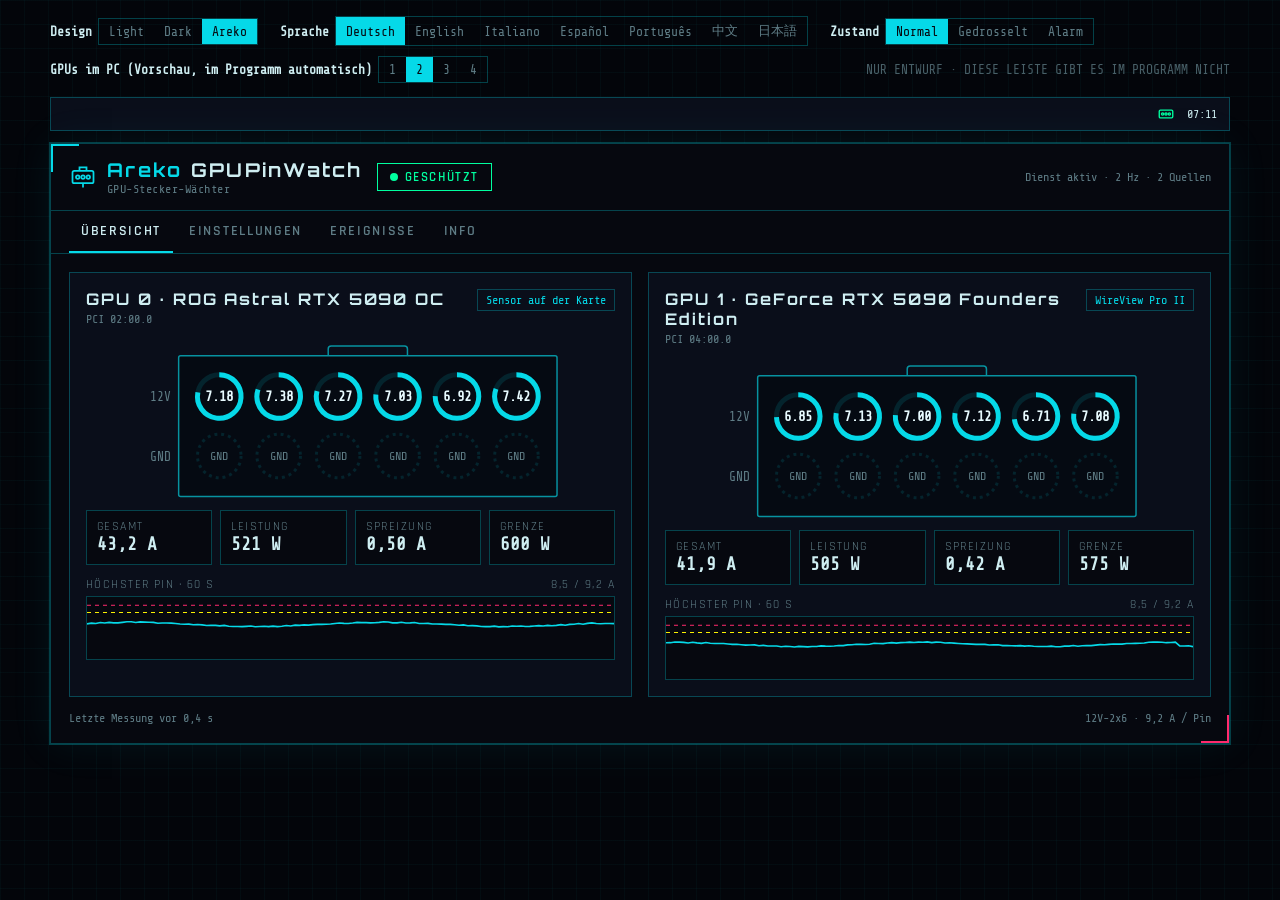
==== entwurf/gpupinwatch-entwurf.html @ 113789bc "Grundgerüst: Kern (Decoder, Schutzlogik, Einstellungen, IPC), Entwurf, Protokoll- und Architektur-Do" ====
<!doctype html>
<html lang="de" data-theme="areko">
<head>
<meta charset="utf-8">
<meta name="viewport" content="width=device-width,initial-scale=1">
<title>Areko GPUPinWatch – Entwurf</title>
<link rel="preconnect" href="https://fonts.googleapis.com">
<link rel="preconnect" href="https://fonts.gstatic.com" crossorigin>
<link href="https://fonts.googleapis.com/css2?family=Orbitron:wght@500;700;900&family=Rajdhani:wght@500;600;700&family=Share+Tech+Mono&family=Inter:wght@400;500;600;700&family=Noto+Sans+SC:wght@400;600&family=Noto+Sans+JP:wght@400;600&display=swap" rel="stylesheet">
<style>
/* ------------------------------------------------------------------ themes */
:root, [data-theme="light"] {
  --bg:#eef1f5; --win:#ffffff; --panel:#f6f8fb; --line:#d9dee6; --txt:#1b2230; --dim:#6b7686; --acc:#2563eb;
  --ok:#16a34a; --warn:#d97706; --bad:#dc2626; --track:#e3e8ef; --pinTxt:#1b2230; --plug:#c9d1dc; --plugBg:#f1f4f8;
  --head:'Inter', system-ui, sans-serif; --body:'Inter', system-ui, sans-serif; --mono:ui-monospace, 'SFMono-Regular', Consolas, monospace;
  --radius:12px; --shadow:0 18px 50px rgba(20,30,50,.14); --ls:0; --case:none;
}
[data-theme="dark"] {
  --bg:#0d1117; --win:#161b22; --panel:#1c222b; --line:#2b333f; --txt:#e6edf3; --dim:#8b949e; --acc:#58a6ff;
  --ok:#3fb950; --warn:#d29922; --bad:#f85149; --track:#2b333f; --pinTxt:#e6edf3; --plug:#3a4452; --plugBg:#11161d;
  --shadow:0 18px 50px rgba(0,0,0,.5);
}
[data-theme="areko"] {
  --bg:#03050a; --win:#06080f; --panel:#0a0e1a; --line:rgba(5,217,232,.28); --txt:#cfeef2; --dim:#5f7d86; --acc:#05d9e8;
  --ok:#00ff9f; --warn:#f9f002; --bad:#ff2a6d; --track:rgba(5,217,232,.12); --pinTxt:#e8fbff; --plug:#0792a0; --plugBg:#050a12;
  --head:'Orbitron', sans-serif; --body:'Rajdhani', sans-serif; --mono:'Share Tech Mono', monospace;
  --radius:0px; --shadow:0 0 0 1px rgba(5,217,232,.25), 0 0 40px rgba(5,217,232,.08); --ls:.12em; --case:uppercase;
}
html[lang="zh"] { --body:'Noto Sans SC', 'Inter', sans-serif; }
html[lang="ja"] { --body:'Noto Sans JP', 'Inter', sans-serif; }
html[lang="zh"][data-theme="areko"], html[lang="ja"][data-theme="areko"] { --case:none; }

* { box-sizing:border-box; }
html, body { margin:0; background:var(--bg); color:var(--txt); font-family:var(--body); }
body { min-height:100vh; padding:16px; }
[data-theme="areko"] body {
  background:
    linear-gradient(rgba(7,146,160,.05) 1px, transparent 1px) 0 0/24px 24px,
    linear-gradient(90deg, rgba(7,146,160,.05) 1px, transparent 1px) 0 0/24px 24px, var(--bg);
}

/* ------------------------------------------------------------------ draft toolbar (not part of the tool) */
.draft { max-width:1180px; margin:0 auto 14px; display:flex; flex-wrap:wrap; gap:10px 22px; align-items:center;
  font:13px var(--mono); color:var(--dim); }
.draft b { color:var(--txt); font-weight:600; margin-right:6px; }
.seg { display:inline-flex; border:1px solid var(--line); border-radius:8px; overflow:hidden; }
[data-theme="areko"] .seg { border-radius:0; }
.seg button { background:transparent; color:var(--dim); border:0; padding:5px 10px; font:inherit; cursor:pointer; }
.seg button.on { background:var(--acc); color:var(--win); }
.draft .tag { margin-left:auto; opacity:.75; }

/* ------------------------------------------------------------------ desktop mock: tray + toast */
.desk { max-width:1180px; margin:0 auto; position:relative; }
.tray { display:flex; justify-content:flex-end; align-items:center; gap:10px; height:34px; padding:0 12px; margin-bottom:12px;
  background:var(--panel); border:1px solid var(--line); border-radius:var(--radius); font:12px var(--mono); color:var(--dim); }
.tray .ico { width:22px; height:22px; display:grid; place-items:center; border-radius:6px; }
.tray .ico svg { width:18px; height:18px; }
.tray .clock { color:var(--txt); }
.toast { position:absolute; right:0; top:46px; width:340px; z-index:5; background:var(--win); border:1px solid var(--line);
  border-left:4px solid var(--warn); border-radius:var(--radius); box-shadow:var(--shadow); padding:12px 14px; display:none; }
.toast.alarm { border-left-color:var(--bad); }
.toast.show { display:block; animation:pop .25s ease-out; }
@keyframes pop { from { transform:translateY(-6px); opacity:0 } }
.toast h4 { margin:0 0 4px; font:700 14px var(--head); letter-spacing:var(--ls); text-transform:var(--case); }
.toast p { margin:0; font-size:14px; color:var(--dim); line-height:1.35; }
.toast .app { font:11px var(--mono); color:var(--dim); margin-bottom:6px; }

/* ------------------------------------------------------------------ window */
.win { max-width:1180px; margin:0 auto; background:var(--win); border:1px solid var(--line); border-radius:var(--radius);
  box-shadow:var(--shadow); overflow:hidden; position:relative; }
[data-theme="areko"] .win::before, [data-theme="areko"] .win::after { content:""; position:absolute; width:26px; height:26px; pointer-events:none; }
[data-theme="areko"] .win::before { left:0; top:0; border-left:2px solid #05d9e8; border-top:2px solid #05d9e8; }
[data-theme="areko"] .win::after { right:0; bottom:0; border-right:2px solid #ff2a6d; border-bottom:2px solid #ff2a6d; }
.bar { display:flex; align-items:center; gap:14px; padding:14px 18px; border-bottom:1px solid var(--line); flex-wrap:wrap; }
.logo { display:flex; align-items:center; gap:10px; }
.logo svg { width:28px; height:28px; color:var(--acc); }
.logo h1 { margin:0; font:700 19px var(--head); letter-spacing:var(--ls); }
.logo h1 .brand { color:var(--acc); }
.logo small { display:block; font:12px var(--mono); color:var(--dim); letter-spacing:.04em; }
.pill { display:inline-flex; align-items:center; gap:7px; padding:5px 12px; border-radius:999px; font:600 13px var(--body);
  letter-spacing:var(--ls); text-transform:var(--case); border:1px solid currentColor; }
[data-theme="areko"] .pill { border-radius:0; }
.pill i { width:8px; height:8px; border-radius:50%; background:currentColor; }
.pill.ok { color:var(--ok); } .pill.thr { color:var(--warn); } .pill.alarm { color:var(--bad); }
.pill.alarm i, .pill.thr i { animation:blink 1s steps(2) infinite; }
@keyframes blink { 50% { opacity:.2 } }
.svc { font:12px var(--mono); color:var(--dim); margin-left:auto; }
.tabs { display:flex; gap:4px; padding:0 18px; border-bottom:1px solid var(--line); }
.tabs button { background:none; border:0; border-bottom:2px solid transparent; padding:11px 12px; color:var(--dim); cursor:pointer;
  font:600 14px var(--body); letter-spacing:var(--ls); text-transform:var(--case); }
.tabs button.on { color:var(--txt); border-bottom-color:var(--acc); }
.page { padding:18px; display:none; }
.page.on { display:block; }

/* ------------------------------------------------------------------ overview */
.cards { display:grid; grid-template-columns:repeat(auto-fit, minmax(330px, 1fr)); gap:16px; }
.card { background:var(--panel); border:1px solid var(--line); border-radius:var(--radius); padding:16px; position:relative; }
.card.thr { border-color:var(--warn); box-shadow:0 0 0 1px var(--warn) inset; }
.card.alarm { border-color:var(--bad); box-shadow:0 0 0 1px var(--bad) inset; animation:redpulse 1s ease-in-out infinite; }
@keyframes redpulse { 50% { box-shadow:0 0 0 1px var(--bad) inset, 0 0 24px color-mix(in srgb, var(--bad) 35%, transparent); } }
.chead { display:flex; justify-content:space-between; gap:10px; align-items:flex-start; }
.chead h3 { margin:0; font:700 16px var(--head); letter-spacing:var(--ls); }
.chead .sub { font:12px var(--mono); color:var(--dim); margin-top:3px; }
.src { font:12px var(--mono); padding:3px 8px; border:1px solid var(--line); border-radius:6px; color:var(--dim); white-space:nowrap; }
[data-theme="areko"] .src { border-radius:0; color:var(--acc); }
.plugwrap { margin:16px 0 10px; display:flex; justify-content:center; }
.plugwrap svg { width:100%; max-width:420px; height:auto; overflow:visible; }
.stats { display:grid; grid-template-columns:repeat(4, 1fr); gap:8px; margin-top:6px; }
.stat { background:var(--win); border:1px solid var(--line); border-radius:8px; padding:8px 10px; }
[data-theme="areko"] .stat { border-radius:0; }
.stat span { display:block; font-size:12px; color:var(--dim); letter-spacing:var(--ls); text-transform:var(--case); }
.stat b { font:600 18px var(--mono); }
.stat b.warn { color:var(--warn); } .stat b.bad { color:var(--bad); }
.histo { margin-top:12px; }
.histo .lbl { font-size:12px; color:var(--dim); letter-spacing:var(--ls); text-transform:var(--case); margin-bottom:4px; display:flex; justify-content:space-between; }
.histo svg { width:100%; height:64px; display:block; background:var(--win); border:1px solid var(--line); border-radius:8px; }
[data-theme="areko"] .histo svg { border-radius:0; }
.banner { display:none; margin-top:12px; padding:10px 12px; border-radius:8px; font-size:15px; align-items:center; gap:10px; }
.card.thr .banner { display:flex; background:color-mix(in srgb, var(--warn) 14%, transparent); color:var(--txt); border:1px solid var(--warn); }
.card.alarm .banner { display:flex; background:color-mix(in srgb, var(--bad) 16%, transparent); color:var(--txt); border:1px solid var(--bad); }
.banner .grow { flex:1; }
.btn { background:var(--acc); color:var(--win); border:0; border-radius:8px; padding:7px 14px; font:600 13px var(--body); cursor:pointer;
  letter-spacing:var(--ls); text-transform:var(--case); }
[data-theme="areko"] .btn, [data-theme="areko"] .banner { border-radius:0; }
.card.alarm .btn { display:none; }
.foot { margin-top:14px; font:12px var(--mono); color:var(--dim); display:flex; justify-content:space-between; }

/* ------------------------------------------------------------------ settings */
.grid2 { display:grid; grid-template-columns:repeat(auto-fit, minmax(330px, 1fr)); gap:16px; }
.box { background:var(--panel); border:1px solid var(--line); border-radius:var(--radius); padding:16px; }
.box h3 { margin:0 0 12px; font:700 15px var(--head); letter-spacing:var(--ls); display:flex; align-items:center; gap:8px; }
.box h3 i { width:10px; height:10px; border-radius:50%; }
.row { display:flex; align-items:center; gap:10px; padding:8px 0; border-top:1px solid var(--line); font-size:15px; }
.row:first-of-type { border-top:0; }
.row label { flex:1; }
.row input[type=range] { width:150px; accent-color:var(--acc); }
.row .val { font:15px var(--mono); min-width:64px; text-align:right; }
.row select { background:var(--win); color:var(--txt); border:1px solid var(--line); border-radius:6px; padding:4px 6px; font:inherit; }
.sw { width:40px; height:22px; border-radius:11px; background:var(--track); position:relative; cursor:pointer; border:1px solid var(--line); }
.sw::after { content:""; position:absolute; top:2px; left:2px; width:16px; height:16px; border-radius:50%; background:var(--dim); transition:.15s; }
.sw.on { background:color-mix(in srgb, var(--acc) 40%, transparent); }
.sw.on::after { left:20px; background:var(--acc); }
[data-theme="areko"] .sw, [data-theme="areko"] .sw::after { border-radius:0; }
.dev { display:flex; align-items:center; gap:10px; padding:8px 0; border-top:1px solid var(--line); font-size:15px; }
.dev:first-of-type { border-top:0; }
.dev .dot { width:9px; height:9px; border-radius:50%; background:var(--ok); }
.dev .dot.off { background:var(--dim); opacity:.5; }
.dev .grow { flex:1; }
.dev small { font:12px var(--mono); color:var(--dim); }

.about .val { font-size:14px; text-align:right; color:var(--txt); }
.about a.val { color:var(--acc); text-decoration:none; word-break:break-all; }
.about a.val:hover { text-decoration:underline; }
.about h3 .brand, .about .brand { color:var(--acc); }
.note { margin:10px 0 0; font-size:14px; line-height:1.45; color:var(--dim); }
.note.warn { color:var(--txt); border-left:3px solid var(--warn); padding-left:10px; }
.cred { margin:6px 0 0; font:13px var(--mono); line-height:1.6; color:var(--dim); }
.cred small { color:var(--dim); }

/* ------------------------------------------------------------------ events */
table.ev { width:100%; border-collapse:collapse; font-size:15px; }
table.ev td { padding:9px 8px; border-top:1px solid var(--line); vertical-align:top; }
table.ev tr:first-child td { border-top:0; }
table.ev td.t { font:13px var(--mono); color:var(--dim); white-space:nowrap; width:1%; }
table.ev td.k { white-space:nowrap; width:1%; }
.lvl { font:12px var(--mono); padding:2px 7px; border-radius:5px; border:1px solid currentColor; }
.lvl.i { color:var(--acc); } .lvl.w { color:var(--warn); } .lvl.b { color:var(--bad); }

@media (max-width:640px) { .stats { grid-template-columns:repeat(2, 1fr); } .svc { margin-left:0; width:100%; } }
</style>
</head>
<body>

<!-- Draft controls: only for looking at the draft, not part of Areko GPUPinWatch -->
<div class="draft">
  <span><b>Design</b><span class="seg" id="segTheme"></span></span>
  <span><b>Sprache</b><span class="seg" id="segLang"></span></span>
  <span><b>Zustand</b><span class="seg" id="segState"></span></span>
  <span><b>GPUs im PC (Vorschau, im Programm automatisch)</b><span class="seg" id="segCount"></span></span>
  <span class="tag">NUR ENTWURF · DIESE LEISTE GIBT ES IM PROGRAMM NICHT</span>
</div>

<div class="desk">
  <div class="tray"><span id="trayIco" class="ico"></span><span class="clock" id="clock">21:47</span></div>
  <div class="toast" id="toast"><div class="app">Areko GPUPinWatch</div><h4 id="toastT"></h4><p id="toastP"></p></div>

  <div class="win">
    <div class="bar">
      <div class="logo">
        <svg viewBox="0 0 32 32" fill="none" stroke="currentColor" stroke-width="2"><rect x="4" y="9" width="24" height="14" rx="2"/>
          <path d="M12 9V5h8v4"/><circle cx="10" cy="16" r="2"/><circle cx="16" cy="16" r="2"/><circle cx="22" cy="16" r="2"/><path d="M16 23v5"/></svg>
        <div><h1><span class="brand">Areko</span> GPUPinWatch</h1><small data-t="appSub"></small></div>
      </div>
      <span class="pill" id="pill"><i></i><span id="pillT"></span></span>
      <span class="svc" id="svc"></span>
    </div>
    <div class="tabs" id="tabs">
      <button data-p="ov" class="on" data-t="tabOv"></button>
      <button data-p="set" data-t="tabSet"></button>
      <button data-p="ev" data-t="tabEv"></button>
      <button data-p="info" data-t="tabInfo"></button>
    </div>

    <div class="page on" id="p-ov">
      <div class="cards" id="cards"></div>
      <div class="foot"><span id="lastRead"></span><span>12V-2x6 · 9,2 A / Pin</span></div>
    </div>

    <div class="page" id="p-set">
      <div class="grid2">
        <div class="box">
          <h3><i style="background:var(--warn)"></i><span data-t="stage1"></span></h3>
          <div class="row"><label data-t="from"></label><input type="range" min="7" max="9.2" step="0.1" value="8.5" data-v="v1"><span class="val" id="v1">8.5 A</span></div>
          <div class="row"><label data-t="for"></label><select><option>0,5 s</option><option selected>1 s</option><option>2 s</option><option>5 s</option></select></div>
          <div class="row"><label data-t="to"></label><select><option>350 W</option><option selected>400 W</option><option>450 W</option><option>75 %</option></select></div>
        </div>
        <div class="box">
          <h3><i style="background:var(--bad)"></i><span data-t="stage2"></span></h3>
          <div class="row"><label data-t="from"></label><input type="range" min="8.5" max="10" step="0.1" value="9.2" data-v="v2"><span class="val" id="v2">9.2 A</span></div>
          <div class="row"><label data-t="for"></label><select><option>0,5 s</option><option>1 s</option><option selected>1,5 s</option><option>3 s</option></select></div>
          <div class="row"><label data-t="action"></label><select id="actSel"></select></div>
        </div>
        <div class="box">
          <h3 data-t="alerts"></h3>
          <div class="row"><label data-t="desk"></label><span class="sw on"></span></div>
          <div class="row"><label data-t="sound"></label><span class="sw on"></span></div>
          <div class="row"><label data-t="auto"></label><span class="sw on"></span></div>
          <div class="row"><label data-t="rate"></label><select><option>1 Hz</option><option selected>2 Hz</option><option>4 Hz</option></select></div>
        </div>
        <div class="box">
          <h3 data-t="sources"></h3>
          <div id="devs"></div>
        </div>
      </div>
    </div>

    <div class="page" id="p-ev"><div class="box"><table class="ev" id="evt"></table></div></div>

    <div class="page" id="p-info">
      <div class="grid2">
        <div class="box about">
          <h3><span class="brand">Areko</span>&nbsp;GPUPinWatch</h3>
          <div class="row"><label data-t="version"></label><span class="val">0.1.0</span></div>
          <div class="row"><label data-t="author"></label><span class="val">Areko</span></div>
          <div class="row"><label data-t="repo"></label><a class="val" href="https://github.com/arekown/Areko-GPUPinWatch" target="_blank" rel="noopener">github.com/arekown/Areko-GPUPinWatch</a></div>
          <div class="row"><label data-t="license"></label><span class="val">PolyForm Noncommercial 1.0.0</span></div>
          <p class="note" data-t="licenseTxt"></p>
        </div>
        <div class="box about">
          <h3 data-t="credits"></h3>
          <p class="note" data-t="creditsTxt"></p>
          <p class="cred">vhpwr-guard · LACT · LibreHardwareMonitor · PinSentinel · wireview-pro-ii · wireview-monitor · meltalarm · psutop · msi-psu-monitor</p>
          <p class="note warn" data-t="disclaimer"></p>
        </div>
      </div>
    </div>
  </div>
</div>

<script>
'use strict';
// Areko GPUPinWatch draft: theme, language and state are switchable; pin values are simulated (2 Hz like the service).
const I18N = {
  de: { name:'Deutsch', tabInfo:'Info', version:'Version', author:'Autor', repo:'Quellcode', license:'Lizenz', licenseTxt:'Kostenlos für private und nicht-kommerzielle Nutzung. Kommerzielle Nutzung nur mit Erlaubnis des Autors.', credits:'Danke', creditsTxt:'Ein Dankeschön für die Protokoll-Vorarbeit an:', disclaimer:'Areko GPUPinWatch ersetzt keinen korrekt eingesteckten Stecker. Masse-Pins (GND) werden von keinem Sensor gemessen.', appSub:'GPU-Stecker-Wächter', tabOv:'Übersicht', tabSet:'Einstellungen', tabEv:'Ereignisse',
    ok:'Geschützt', thr:'Gedrosselt', alarm:'Alarm', svc:'Dienst aktiv · {hz} Hz · {n} Quellen',
    srcCard:'Sensor auf der Karte', srcWv:'WireView Pro II', srcPsu:'MSI-Netzteil',
    total:'Gesamt', power:'Leistung', spread:'Spreizung', limit:'Grenze', hist:'Höchster Pin · 60 s',
    bThr:'Auf {w} W gedrosselt – Pin {p} lag bei {a} A', bAlarm:'Pin {p}: {a} A trotz Drosselung – System wird heruntergefahren',
    release:'Freigeben', last:'Letzte Messung vor {s} s', stage1:'Stufe 1 · Drosseln', stage2:'Stufe 2 · Notabschaltung',
    from:'Pin-Strom ab', for:'länger als', to:'Leistungsgrenze auf', action:'Aktion', acts:['Herunterfahren', 'Nur Alarm'],
    alerts:'Benachrichtigungen', desk:'Desktop-Alarm', sound:'Warnton', auto:'Mit dem System starten', rate:'Abfragerate',
    sources:'Erkannte Quellen', found:'erkannt', notFound:'nicht gefunden',
    tThr:'GPU gedrosselt', tAlarm:'Stecker-Alarm – Herunterfahren',
    eStart:'Dienst gestartet', eFound:'{s} erkannt', eThr:'Auf {w} W gedrosselt (Pin {p} {a} A)', eRel:'Freigegeben, Grenze wieder {w} W',
    eAlarm:'Pin {p} {a} A trotz Drosselung – Herunterfahren' },
  en: { name:'English', tabInfo:'About', version:'Version', author:'Author', repo:'Source code', license:'License', licenseTxt:'Free for personal and non-commercial use. Commercial use only with the author’s permission.', credits:'Thanks', creditsTxt:'Thank you for the protocol groundwork to:', disclaimer:'Areko GPUPinWatch does not replace a properly seated connector. Ground pins (GND) are not measured by any sensor.', appSub:'GPU connector guard', tabOv:'Overview', tabSet:'Settings', tabEv:'Events',
    ok:'Protected', thr:'Throttled', alarm:'Alarm', svc:'Service running · {hz} Hz · {n} sources',
    srcCard:'On-card sensor', srcWv:'WireView Pro II', srcPsu:'MSI PSU',
    total:'Total', power:'Power', spread:'Spread', limit:'Limit', hist:'Highest pin · 60 s',
    bThr:'Throttled to {w} W – pin {p} was at {a} A', bAlarm:'Pin {p}: {a} A despite throttling – shutting down',
    release:'Release', last:'Last reading {s} s ago', stage1:'Stage 1 · Throttle', stage2:'Stage 2 · Emergency shutdown',
    from:'Pin current above', for:'for longer than', to:'Set power limit to', action:'Action', acts:['Shut down', 'Alarm only'],
    alerts:'Notifications', desk:'Desktop alarm', sound:'Warning sound', auto:'Start with system', rate:'Polling rate',
    sources:'Detected sources', found:'detected', notFound:'not found',
    tThr:'GPU throttled', tAlarm:'Connector alarm – shutting down',
    eStart:'Service started', eFound:'{s} detected', eThr:'Throttled to {w} W (pin {p} {a} A)', eRel:'Released, limit back to {w} W',
    eAlarm:'Pin {p} {a} A despite throttling – shutdown' },
  it: { name:'Italiano', tabInfo:'Info', version:'Versione', author:'Autore', repo:'Codice sorgente', license:'Licenza', licenseTxt:'Gratuito per uso personale e non commerciale. Uso commerciale solo con il permesso dell’autore.', credits:'Grazie', creditsTxt:'Grazie per il lavoro preliminare sui protocolli a:', disclaimer:'Areko GPUPinWatch non sostituisce un connettore inserito correttamente. I pin di massa (GND) non sono misurati da alcun sensore.', appSub:'Guardia del connettore GPU', tabOv:'Panoramica', tabSet:'Impostazioni', tabEv:'Eventi',
    ok:'Protetto', thr:'Limitato', alarm:'Allarme', svc:'Servizio attivo · {hz} Hz · {n} sorgenti',
    srcCard:'Sensore sulla scheda', srcWv:'WireView Pro II', srcPsu:'Alimentatore MSI',
    total:'Totale', power:'Potenza', spread:'Squilibrio', limit:'Limite', hist:'Pin più alto · 60 s',
    bThr:'Limitata a {w} W – il pin {p} era a {a} A', bAlarm:'Pin {p}: {a} A nonostante il limite – spegnimento in corso',
    release:'Sblocca', last:'Ultima lettura {s} s fa', stage1:'Livello 1 · Limitare', stage2:'Livello 2 · Spegnimento di emergenza',
    from:'Corrente del pin oltre', for:'per più di', to:'Limite di potenza a', action:'Azione', acts:['Spegni', 'Solo allarme'],
    alerts:'Notifiche', desk:'Allarme sul desktop', sound:'Suono di avviso', auto:'Avvia con il sistema', rate:'Frequenza di lettura',
    sources:'Sorgenti rilevate', found:'rilevato', notFound:'non trovato',
    tThr:'GPU limitata', tAlarm:'Allarme connettore – spegnimento',
    eStart:'Servizio avviato', eFound:'{s} rilevato', eThr:'Limitata a {w} W (pin {p} {a} A)', eRel:'Sbloccata, limite di nuovo {w} W',
    eAlarm:'Pin {p} {a} A nonostante il limite – spegnimento' },
  es: { name:'Español', tabInfo:'Info', version:'Versión', author:'Autor', repo:'Código fuente', license:'Licencia', licenseTxt:'Gratis para uso personal y no comercial. Uso comercial solo con permiso del autor.', credits:'Gracias', creditsTxt:'Gracias por el trabajo previo en los protocolos a:', disclaimer:'Areko GPUPinWatch no sustituye un conector bien insertado. Los pines de masa (GND) no los mide ningún sensor.', appSub:'Guardián del conector GPU', tabOv:'Resumen', tabSet:'Ajustes', tabEv:'Eventos',
    ok:'Protegido', thr:'Limitado', alarm:'Alarma', svc:'Servicio activo · {hz} Hz · {n} fuentes',
    srcCard:'Sensor en la tarjeta', srcWv:'WireView Pro II', srcPsu:'Fuente MSI',
    total:'Total', power:'Potencia', spread:'Desequilibrio', limit:'Límite', hist:'Pin más alto · 60 s',
    bThr:'Limitada a {w} W – el pin {p} estaba en {a} A', bAlarm:'Pin {p}: {a} A pese al límite – apagando el sistema',
    release:'Liberar', last:'Última lectura hace {s} s', stage1:'Nivel 1 · Limitar', stage2:'Nivel 2 · Apagado de emergencia',
    from:'Corriente del pin desde', for:'durante más de', to:'Límite de potencia a', action:'Acción', acts:['Apagar', 'Solo alarma'],
    alerts:'Notificaciones', desk:'Alarma en el escritorio', sound:'Sonido de aviso', auto:'Iniciar con el sistema', rate:'Frecuencia de lectura',
    sources:'Fuentes detectadas', found:'detectado', notFound:'no encontrado',
    tThr:'GPU limitada', tAlarm:'Alarma del conector – apagando',
    eStart:'Servicio iniciado', eFound:'{s} detectado', eThr:'Limitada a {w} W (pin {p} {a} A)', eRel:'Liberada, límite de nuevo {w} W',
    eAlarm:'Pin {p} {a} A pese al límite – apagado' },
  pt: { name:'Português', tabInfo:'Sobre', version:'Versão', author:'Autor', repo:'Código-fonte', license:'Licença', licenseTxt:'Gratuito para uso pessoal e não comercial. Uso comercial só com permissão do autor.', credits:'Agradecimentos', creditsTxt:'Obrigado pelo trabalho prévio nos protocolos a:', disclaimer:'O Areko GPUPinWatch não substitui um conector bem encaixado. Os pinos de terra (GND) não são medidos por nenhum sensor.', appSub:'Guardião do conector da GPU', tabOv:'Visão geral', tabSet:'Configurações', tabEv:'Eventos',
    ok:'Protegido', thr:'Limitado', alarm:'Alarme', svc:'Serviço ativo · {hz} Hz · {n} fontes',
    srcCard:'Sensor na placa', srcWv:'WireView Pro II', srcPsu:'Fonte MSI',
    total:'Total', power:'Potência', spread:'Desequilíbrio', limit:'Limite', hist:'Pino mais alto · 60 s',
    bThr:'Limitada a {w} W – o pino {p} estava em {a} A', bAlarm:'Pino {p}: {a} A apesar do limite – desligando o sistema',
    release:'Liberar', last:'Última leitura há {s} s', stage1:'Nível 1 · Limitar', stage2:'Nível 2 · Desligamento de emergência',
    from:'Corrente do pino acima de', for:'por mais de', to:'Limite de potência para', action:'Ação', acts:['Desligar', 'Só alarme'],
    alerts:'Notificações', desk:'Alarme na área de trabalho', sound:'Som de aviso', auto:'Iniciar com o sistema', rate:'Taxa de leitura',
    sources:'Fontes detectadas', found:'detectado', notFound:'não encontrado',
    tThr:'GPU limitada', tAlarm:'Alarme do conector – desligando',
    eStart:'Serviço iniciado', eFound:'{s} detectado', eThr:'Limitada a {w} W (pino {p} {a} A)', eRel:'Liberada, limite de volta a {w} W',
    eAlarm:'Pino {p} {a} A apesar do limite – desligamento' },
  zh: { name:'中文', tabInfo:'关于', version:'版本', author:'作者', repo:'源代码', license:'许可证', licenseTxt:'个人及非商业用途免费。商业用途须经作者许可。', credits:'致谢', creditsTxt:'感谢以下项目在通信协议方面的前期工作：', disclaimer:'Areko GPUPinWatch 不能代替正确插好的接口。接地针脚（GND）没有任何传感器测量。', appSub:'显卡供电接口守护', tabOv:'概览', tabSet:'设置', tabEv:'事件',
    ok:'已保护', thr:'已降功率', alarm:'警报', svc:'服务运行中 · {hz} Hz · {n} 个数据源',
    srcCard:'显卡板载传感器', srcWv:'WireView Pro II', srcPsu:'MSI 电源',
    total:'总电流', power:'功率', spread:'偏差', limit:'功率上限', hist:'最高针脚 · 60 秒',
    bThr:'已降至 {w} W – 针脚 {p} 为 {a} A', bAlarm:'针脚 {p}：降功率后仍为 {a} A – 正在关机',
    release:'解除', last:'上次读数 {s} 秒前', stage1:'第一级 · 降功率', stage2:'第二级 · 紧急关机',
    from:'针脚电流超过', for:'持续超过', to:'功率上限设为', action:'动作', acts:['关机', '仅警报'],
    alerts:'通知', desk:'桌面警报', sound:'警告音', auto:'开机自动启动', rate:'读取频率',
    sources:'已识别的数据源', found:'已识别', notFound:'未找到',
    tThr:'显卡已降功率', tAlarm:'接口警报 – 正在关机',
    eStart:'服务已启动', eFound:'已识别 {s}', eThr:'已降至 {w} W（针脚 {p} {a} A）', eRel:'已解除，上限恢复为 {w} W',
    eAlarm:'针脚 {p} 降功率后仍为 {a} A – 关机' },
  ja: { name:'日本語', tabInfo:'情報', version:'バージョン', author:'作者', repo:'ソースコード', license:'ライセンス', licenseTxt:'個人および非商用利用は無料。商用利用は作者の許可が必要です。', credits:'謝辞', creditsTxt:'プロトコル解析の先行作業に感謝します：', disclaimer:'Areko GPUPinWatch は正しく挿さったコネクタの代わりにはなりません。グラウンドピン（GND）はどのセンサーでも測定されません。', appSub:'GPU電源コネクタ監視', tabOv:'概要', tabSet:'設定', tabEv:'イベント',
    ok:'保護中', thr:'制限中', alarm:'警告', svc:'サービス稼働中 · {hz} Hz · ソース {n} 件',
    srcCard:'カード上のセンサー', srcWv:'WireView Pro II', srcPsu:'MSI 電源',
    total:'合計', power:'電力', spread:'ばらつき', limit:'電力上限', hist:'最大ピン · 60 秒',
    bThr:'{w} W に制限 – ピン {p} が {a} A', bAlarm:'ピン {p}：制限後も {a} A – シャットダウンします',
    release:'解除', last:'最終測定 {s} 秒前', stage1:'段階 1 · 電力制限', stage2:'段階 2 · 緊急シャットダウン',
    from:'ピン電流が次を超える', for:'継続時間', to:'電力上限を', action:'動作', acts:['シャットダウン', '警告のみ'],
    alerts:'通知', desk:'デスクトップ警告', sound:'警告音', auto:'システム起動時に開始', rate:'読み取り頻度',
    sources:'検出されたソース', found:'検出', notFound:'未検出',
    tThr:'GPU を制限しました', tAlarm:'コネクタ警告 – シャットダウン',
    eStart:'サービス開始', eFound:'{s} を検出', eThr:'{w} W に制限（ピン {p} {a} A）', eRel:'解除、上限を {w} W に戻しました',
    eAlarm:'ピン {p} が制限後も {a} A – シャットダウン' },
};
const THEMES = [['light', 'Light'], ['dark', 'Dark'], ['areko', 'Areko']];
const STATES = [['ok', 'Normal'], ['thr', 'Gedrosselt'], ['alarm', 'Alarm']];
const WARN = 8.5, CRIT = 9.2;
const CARDS = [
  { id:'GPU 0', model:'ROG Astral RTX 5090 OC', bus:'02:00.0', src:'srcCard', base:[7.2, 7.4, 7.3, 7.1, 7.0, 7.4], limit:600 },
  { id:'GPU 1', model:'GeForce RTX 5090 Founders Edition', bus:'04:00.0', src:'srcWv', base:[6.9, 7.1, 7.0, 7.2, 6.8, 7.0], limit:575 },
  { id:'GPU 2', model:'MSI RTX 5090 SUPRIM', bus:'05:00.0', src:'srcPsu', base:[7.0, 6.9, 7.1, 7.0, 7.2, 6.9], limit:600 },
  { id:'GPU 3', model:'ROG Astral LC RTX 5090', bus:'06:00.0', src:'srcCard', base:[7.3, 7.2, 7.4, 7.1, 7.2, 7.3], limit:600 },
];
const S = { theme:'areko', lang:'de', state:'ok', count:2, tab:'ov', hist:CARDS.map(() => []), vals:CARDS.map(() => []), age:0.2 };

const tr = (k, p) => { let s = (I18N[S.lang][k] ?? I18N.de[k]); if (p) for (const n in p) s = s.replace('{' + n + '}', p[n]); return s; };
const fmtA = v => v.toFixed(2);
const nf = v => S.lang === 'de' || S.lang === 'it' || S.lang === 'es' || S.lang === 'pt' ? String(v).replace('.', ',') : String(v);
const css = n => getComputedStyle(document.documentElement).getPropertyValue(n).trim();

function seg(el, items, key, on) {
  el.innerHTML = '';
  for (const [v, label] of items) {
    const b = document.createElement('button');
    b.textContent = label; if (S[key] === v) b.className = 'on';
    b.onclick = () => { S[key] = v; on(); };
    el.appendChild(b);
  }
}
function drawToolbar() {
  seg(document.getElementById('segTheme'), THEMES, 'theme', applyAll);
  seg(document.getElementById('segLang'), Object.keys(I18N).map(k => [k, I18N[k].name]), 'lang', applyAll);
  seg(document.getElementById('segState'), STATES, 'state', () => { simulate(true); applyAll(); });
  seg(document.getElementById('segCount'), [[1, '1'], [2, '2'], [3, '3'], [4, '4']], 'count', applyAll);
}

// ------------------------------------------------------------------ simulation
// card 0 is the troubled one in the "thr"/"alarm" demo states (pin 4 has bad contact)
function simulate(reset) {
  CARDS.forEach((c, i) => {
    let v = c.base.map(b => b + (Math.random() - .5) * .18);
    if (i === 0 && S.state === 'thr') v = [5.1, 5.3, 5.2, 8.62, 4.8, 5.3].map(b => b + (Math.random() - .5) * .08);
    if (i === 0 && S.state === 'alarm') v = [5.0, 5.2, 4.9, 9.41, 4.6, 5.1].map(b => b + (Math.random() - .5) * .06);
    S.vals[i] = v;
    if (reset || !S.hist[i].length) S.hist[i] = Array.from({ length:120 }, (_, k) => 7.3 + Math.sin(k / 9 + i) * .2 + Math.random() * .1);
    S.hist[i].push(Math.max(...v)); if (S.hist[i].length > 120) S.hist[i].shift();
  });
  S.age = Math.round(Math.random() * 4) / 10;
}

// ------------------------------------------------------------------ rendering
function plugSvg(vals) {
  // like the real 12V-2x6 plug: top row the six 12 V pins (measured), bottom row the six ground pins (no sensor sees them)
  const d = 50, g = 10, pad = 16, lab = 34, w = 6 * d + 5 * g + 2 * pad, h = 2 * d + g + 2 * pad;
  const latch = css('--plug'), bg = css('--plugBg'), dim = css('--dim'), mono = css('--mono');
  let s = `<svg viewBox="${-lab - 4} -14 ${w + lab + 8} ${h + 18}">`
    + `<rect x="${w / 2 - 40}" y="-10" width="80" height="12" rx="3" fill="none" stroke="${latch}" stroke-width="1.5"/>`
    + `<rect x="0" y="0" width="${w}" height="${h}" rx="${S.theme === 'areko' ? 2 : 10}" fill="${bg}" stroke="${latch}" stroke-width="1.5"/>`
    + `<text x="-8" y="${pad + d / 2 + 5}" text-anchor="end" font-family="${mono}" font-size="13" fill="${dim}">12V</text>`
    + `<text x="-8" y="${pad + d + g + d / 2 + 5}" text-anchor="end" font-family="${mono}" font-size="13" fill="${dim}">GND</text>`;
  vals.forEach((a, i) => {
    const cx = pad + d / 2 + i * (d + g), cy = pad + d / 2, r = d / 2 - 3;
    const col = a >= CRIT ? css('--bad') : a >= WARN ? css('--warn') : css('--acc');
    const f = Math.min(1, a / CRIT), ang = -Math.PI / 2 + f * 2 * Math.PI;
    const x1 = cx, y1 = cy - r, x2 = cx + r * Math.cos(ang), y2 = cy + r * Math.sin(ang);
    s += `<circle cx="${cx}" cy="${cy}" r="${r}" fill="none" stroke="${css('--track')}" stroke-width="5"/>`
      + (f >= .999 ? `<circle cx="${cx}" cy="${cy}" r="${r}" fill="none" stroke="${col}" stroke-width="5"/>`
        : `<path d="M${x1} ${y1} A${r} ${r} 0 ${f > .5 ? 1 : 0} 1 ${x2.toFixed(2)} ${y2.toFixed(2)}" fill="none" stroke="${col}" stroke-width="5"/>`)
      + `<text x="${cx}" y="${cy + 5}" text-anchor="middle" font-family="${mono}" font-size="14" font-weight="600" fill="${a >= WARN ? col : css('--pinTxt')}">${fmtA(a)}</text>`;
    const gy = cy + d + g;
    s += `<circle cx="${cx}" cy="${gy}" r="${r}" fill="none" stroke="${css('--track')}" stroke-width="3" stroke-dasharray="3 4"/>`
      + `<text x="${cx}" y="${gy + 4}" text-anchor="middle" font-family="${mono}" font-size="12" fill="${dim}">GND</text>`;
  });
  return s + '</svg>';
}
function histSvg(h) {
  const W = 400, H = 64, lo = 4, hi = 10, y = v => H - (v - lo) / (hi - lo) * H;
  const pts = h.map((v, i) => `${(i / (h.length - 1) * W).toFixed(1)},${y(v).toFixed(1)}`).join(' ');
  return `<svg viewBox="0 0 ${W} ${H}" preserveAspectRatio="none">`
    + `<line x1="0" x2="${W}" y1="${y(WARN)}" y2="${y(WARN)}" stroke="${css('--warn')}" stroke-dasharray="4 4" stroke-width="1" vector-effect="non-scaling-stroke"/>`
    + `<line x1="0" x2="${W}" y1="${y(CRIT)}" y2="${y(CRIT)}" stroke="${css('--bad')}" stroke-dasharray="4 4" stroke-width="1" vector-effect="non-scaling-stroke"/>`
    + `<polyline points="${pts}" fill="none" stroke="${css('--acc')}" stroke-width="1.6" vector-effect="non-scaling-stroke"/></svg>`;
}
function cardState(i) { return i === 0 ? S.state : 'ok'; }
function drawCards() {
  const el = document.getElementById('cards');
  el.innerHTML = CARDS.slice(0, S.count).map((c, i) => {
    const v = S.vals[i], st = cardState(i), tot = v.reduce((a, b) => a + b, 0), spread = Math.max(...v) - Math.min(...v);
    const worst = v.indexOf(Math.max(...v));
    const lim = st === 'ok' ? c.limit : 400;
    const banner = st === 'thr' ? tr('bThr', { w:400, p:worst + 1, a:nf(fmtA(v[worst])) })
      : st === 'alarm' ? tr('bAlarm', { p:worst + 1, a:nf(fmtA(v[worst])) }) : '';
    return `<div class="card ${st}">
      <div class="chead"><div><h3>${c.id} · ${c.model}</h3><div class="sub">PCI ${c.bus}</div></div><span class="src">${tr(c.src)}</span></div>
      <div class="plugwrap">${plugSvg(v)}</div>
      <div class="stats">
        <div class="stat"><span>${tr('total')}</span><b>${nf(tot.toFixed(1))} A</b></div>
        <div class="stat"><span>${tr('power')}</span><b>${Math.round(tot * 12.05)} W</b></div>
        <div class="stat"><span>${tr('spread')}</span><b class="${spread > 2.5 ? 'bad' : spread > 1.2 ? 'warn' : ''}">${nf(spread.toFixed(2))} A</b></div>
        <div class="stat"><span>${tr('limit')}</span><b class="${st === 'ok' ? '' : 'warn'}">${lim} W</b></div>
      </div>
      <div class="histo"><div class="lbl"><span>${tr('hist')}</span><span>${nf(WARN)} / ${nf(CRIT)} A</span></div>${histSvg(S.hist[i])}</div>
      <div class="banner"><span class="grow">${banner}</span><button class="btn">${tr('release')}</button></div>
    </div>`;
  }).join('');
  document.getElementById('lastRead').textContent = tr('last', { s:nf(S.age) });
}
function trayIcon() {
  const col = S.state === 'alarm' ? css('--bad') : S.state === 'thr' ? css('--warn') : css('--ok');
  const el = document.getElementById('trayIco');
  el.innerHTML = `<svg viewBox="0 0 32 32" fill="none" stroke="${col}" stroke-width="2.4"><rect x="4" y="9" width="24" height="14" rx="2"/>`
    + `<circle cx="10" cy="16" r="2"/><circle cx="16" cy="16" r="2"/><circle cx="22" cy="16" r="2"/></svg>`;
  el.style.animation = S.state === 'ok' ? '' : 'blink 1s steps(2) infinite';
}
function drawStatic() {
  document.documentElement.dataset.theme = S.theme;
  document.documentElement.lang = S.lang;
  document.querySelectorAll('[data-t]').forEach(e => { e.textContent = tr(e.dataset.t); });
  const pill = document.getElementById('pill');
  pill.className = 'pill ' + S.state;
  document.getElementById('pillT').textContent = tr(S.state);
  document.getElementById('svc').textContent = tr('svc', { hz:2, n:S.count });
  document.getElementById('actSel').innerHTML = tr('acts').map(a => `<option>${a}</option>`).join('');
  // detected sources
  const devs = [['srcCard', 'ROG Astral RTX 5090 OC · 02:00.0 · IT8915FN', true], ['srcWv', 'WireView Pro II · COM / ttyACM0 · FW 03', S.count >= 2],
                ['srcPsu', 'MPG Ai1600TS · ' + (S.count >= 3 ? 'GPU 2' : '—'), S.count >= 3], ['srcCard', 'ROG Astral LC RTX 5090 · 06:00.0 · IT8915FN', S.count >= 4]]
    .filter((d, i) => i < 3 || d[2]);
  document.getElementById('devs').innerHTML = devs.map(([k, d, on]) =>
    `<div class="dev"><span class="dot ${on ? '' : 'off'}"></span><span class="grow">${tr(k)}<br><small>${d}</small></span><small>${tr(on ? 'found' : 'notFound')}</small></div>`).join('');
  // events
  const ev = [['21:31:04', 'i', tr('eStart')], ['21:31:04', 'i', tr('eFound', { s:tr('srcCard') })]];
  if (S.count >= 2) ev.push(['21:31:05', 'i', tr('eFound', { s:tr('srcWv') })]);
  if (S.count >= 3) ev.push(['21:31:05', 'i', tr('eFound', { s:tr('srcPsu') })]);
  if (S.state !== 'ok') ev.push(['21:46:52', 'w', 'GPU 0 · ' + tr('eThr', { w:400, p:4, a:nf('8.62') })]);
  if (S.state === 'alarm') ev.push(['21:46:56', 'b', 'GPU 0 · ' + tr('eAlarm', { p:4, a:nf('9.41') })]);
  if (S.state === 'ok') ev.push(['20:12:40', 'w', 'GPU 0 · ' + tr('eThr', { w:400, p:2, a:nf('8.55') })], ['20:14:02', 'i', 'GPU 0 · ' + tr('eRel', { w:600 })]);
  document.getElementById('evt').innerHTML = ev.reverse().map(([t, l, m]) =>
    `<tr><td class="t">${t}</td><td class="k"><span class="lvl ${l}">${l === 'b' ? tr('alarm') : l === 'w' ? tr('thr') : 'INFO'}</span></td><td>${m}</td></tr>`).join('');
  // toast
  const toast = document.getElementById('toast');
  toast.className = 'toast' + (S.state === 'ok' ? '' : ' show' + (S.state === 'alarm' ? ' alarm' : ''));
  document.getElementById('toastT').textContent = S.state === 'alarm' ? tr('tAlarm') : tr('tThr');
  document.getElementById('toastP').textContent = S.state === 'alarm' ? 'GPU 0 · ' + tr('bAlarm', { p:4, a:nf('9.41') })
    : 'GPU 0 · ' + tr('bThr', { w:400, p:4, a:nf('8.62') });
  trayIcon();
}
function applyAll() { drawToolbar(); drawStatic(); drawCards(); }

document.getElementById('tabs').addEventListener('click', e => {
  const b = e.target.closest('button'); if (!b) return;
  document.querySelectorAll('#tabs button').forEach(x => x.classList.toggle('on', x === b));
  document.querySelectorAll('.page').forEach(p => p.classList.toggle('on', p.id === 'p-' + b.dataset.p));
});
document.querySelectorAll('input[type=range]').forEach(r => r.addEventListener('input', () => {
  document.getElementById(r.dataset.v).textContent = nf(Number(r.value).toFixed(1)) + ' A';
}));
document.querySelectorAll('.sw').forEach(s => s.addEventListener('click', () => s.classList.toggle('on')));
setInterval(() => { const d = new Date(); document.getElementById('clock').textContent = d.toTimeString().slice(0, 5); }, 1000);
simulate(true); applyAll();
setInterval(() => { simulate(false); drawCards(); }, 500);
</script>
</body>
</html>
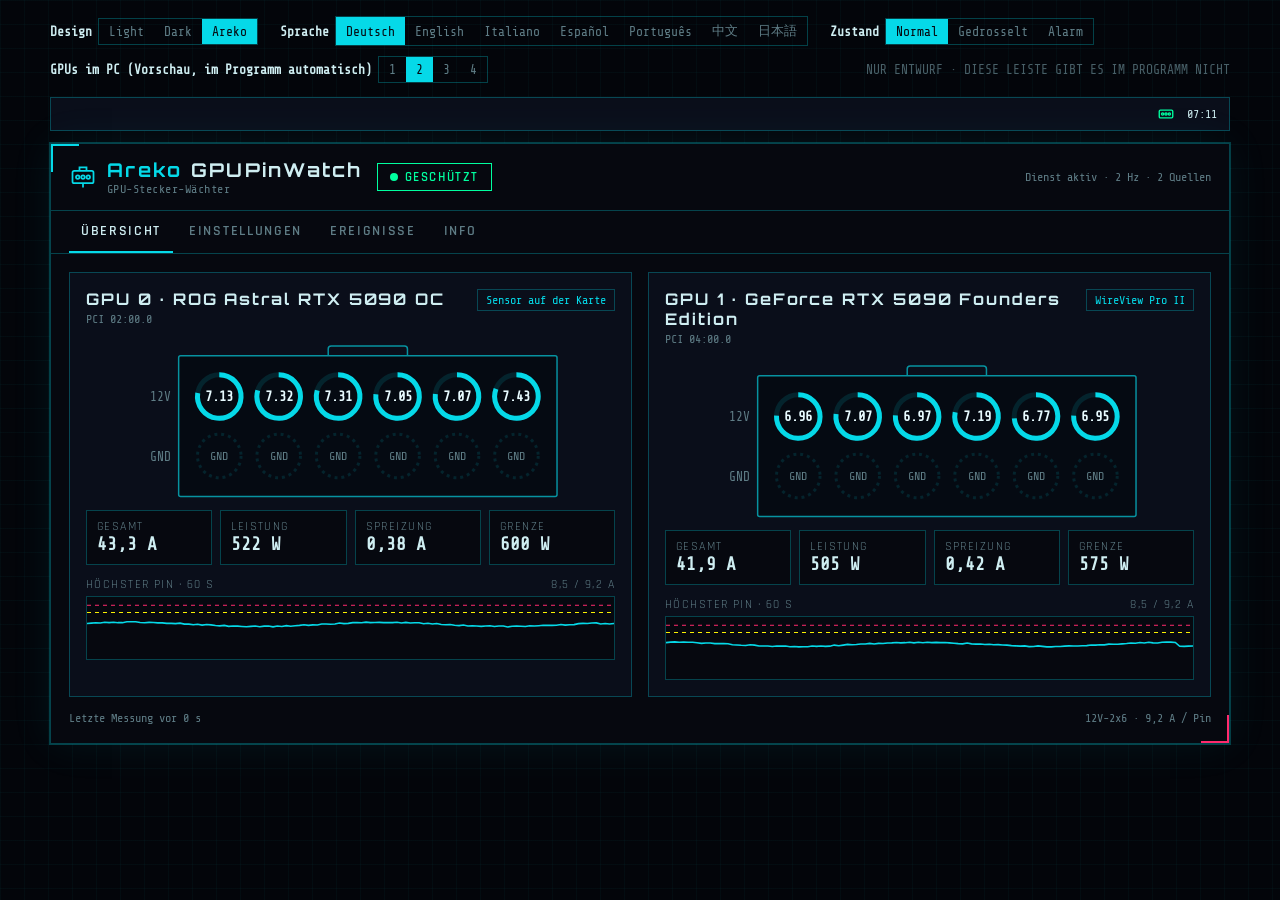
==== commit 81244511: "Entwurf: Aufklapplisten folgen dem Design (color-scheme, option-Farben) Co-Authored-By: Claude Opus " ====
--- a/entwurf/gpupinwatch-entwurf.html
+++ b/entwurf/gpupinwatch-entwurf.html
@@ -136,6 +136,11 @@
 .row input[type=range] { width:150px; accent-color:var(--acc); }
 .row .val { font:15px var(--mono); min-width:64px; text-align:right; }
 .row select { background:var(--win); color:var(--txt); border:1px solid var(--line); border-radius:6px; padding:4px 6px; font:inherit; }
+/* native drop-down lists follow the theme (otherwise they open white in Dark/Areko) */
+[data-theme="dark"], [data-theme="areko"] { color-scheme:dark; }
+[data-theme="light"] { color-scheme:light; }
+.row select option { background:var(--win); color:var(--txt); }
+[data-theme="areko"] .row select { border-radius:0; font-family:var(--mono); }
 .sw { width:40px; height:22px; border-radius:11px; background:var(--track); position:relative; cursor:pointer; border:1px solid var(--line); }
 .sw::after { content:""; position:absolute; top:2px; left:2px; width:16px; height:16px; border-radius:50%; background:var(--dim); transition:.15s; }
 .sw.on { background:color-mix(in srgb, var(--acc) 40%, transparent); }
